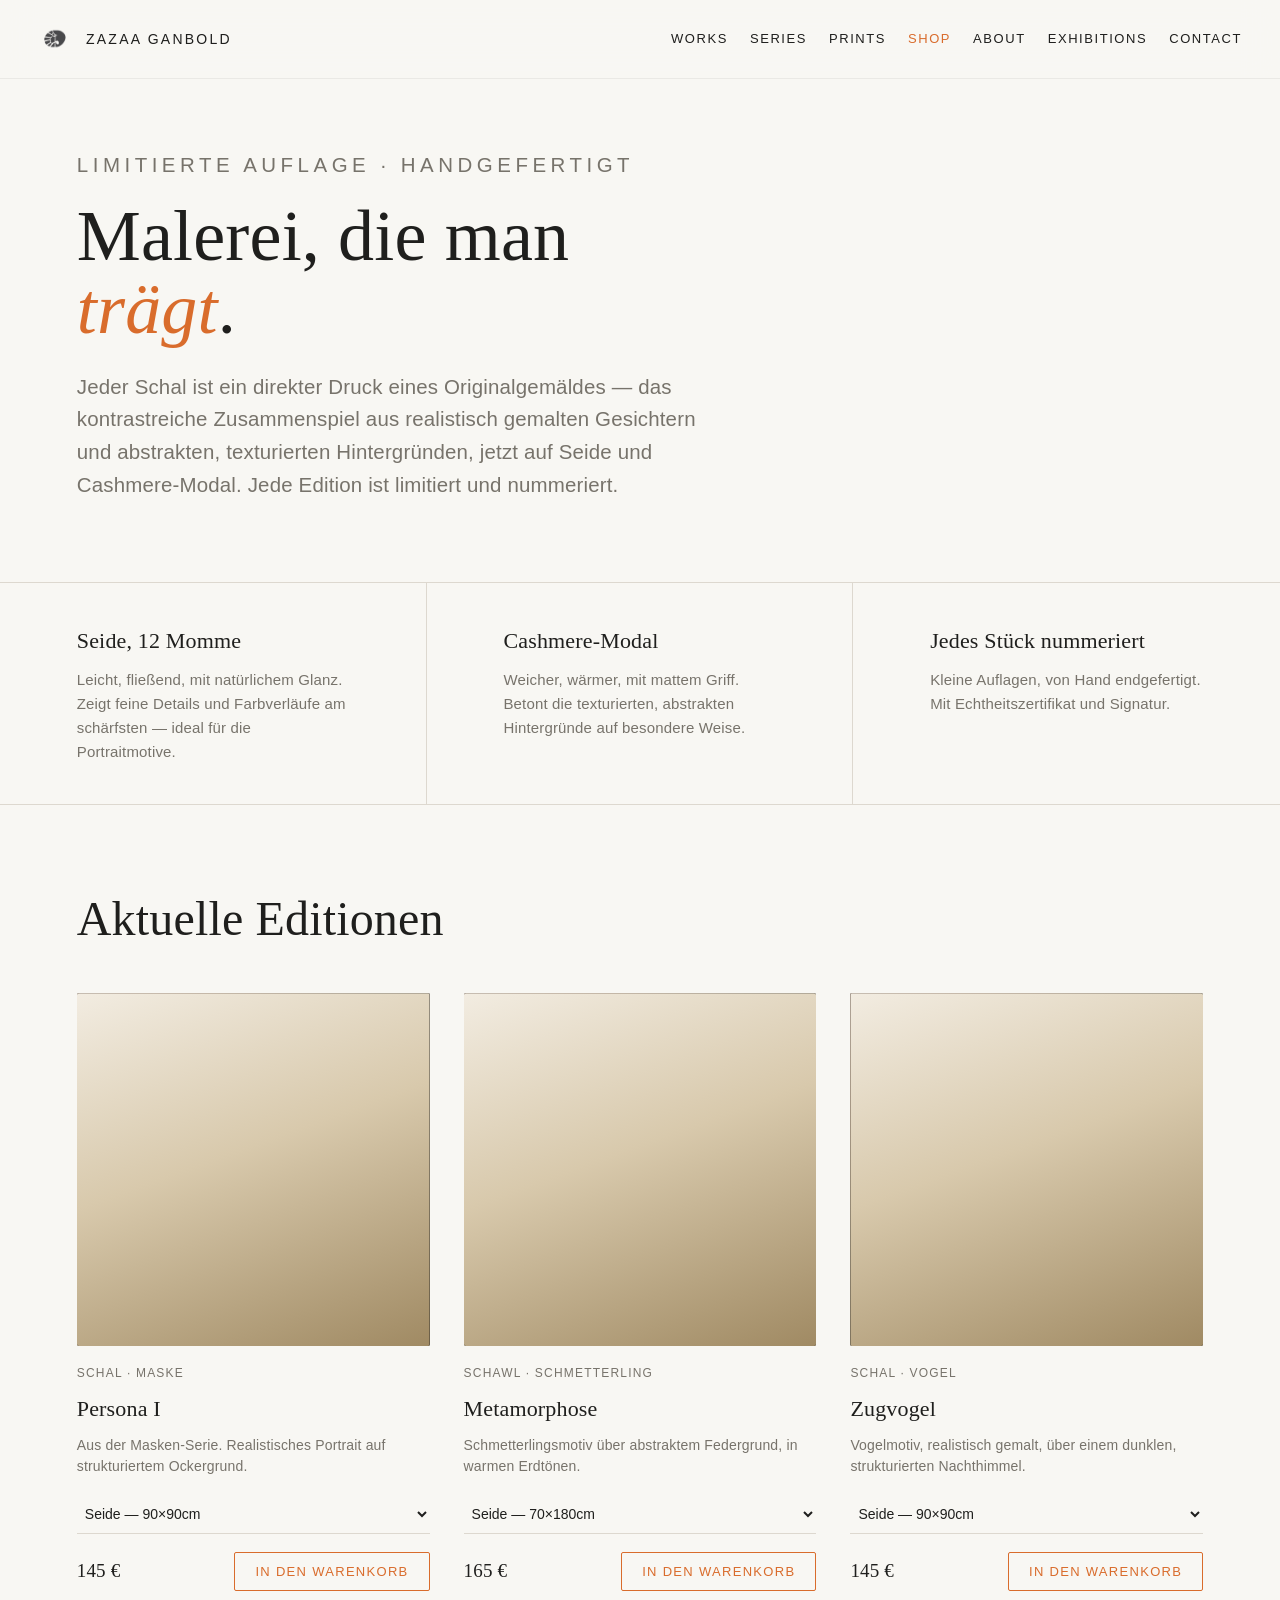
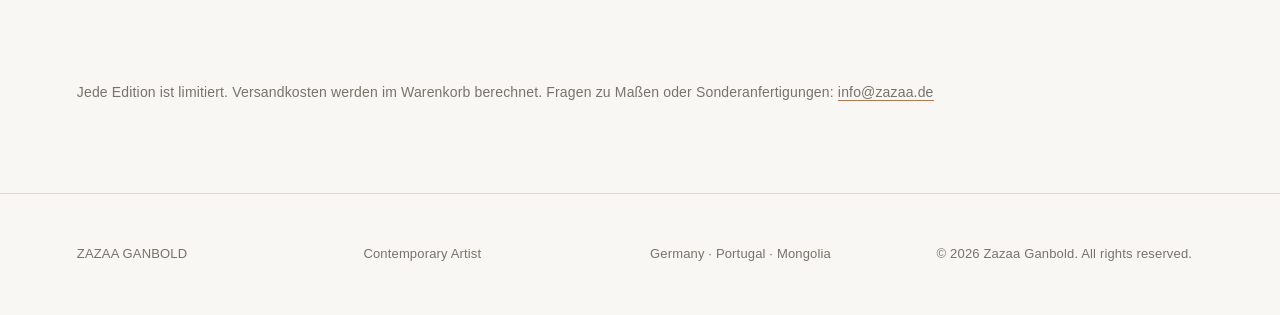
==== shop.html @ 53334049 "Add files via upload" ====
<!DOCTYPE html>
<html lang="de">
<head>
  <meta charset="UTF-8">
  <meta name="viewport" content="width=device-width, initial-scale=1.0">
  <title>Shop | Zazaa Ganbold</title>
  <meta name="description" content="Limitierte Seiden- und Cashmere-Modal-Schals und Schawls mit Originalmotiven von Zazaa Ganbold.">
  <link rel="canonical" href="https://zazaa.de/shop.html">
  <meta property="og:type" content="website">
  <meta property="og:title" content="Shop | Zazaa Ganbold">
  <meta property="og:description" content="Limitierte Seiden- und Cashmere-Modal-Schals und Schawls mit Originalmotiven von Zazaa Ganbold.">
  <meta property="og:image" content="https://zazaa.de/bi-ba-bid.jpg">
  <meta property="og:url" content="https://zazaa.de/shop.html">
  <meta name="twitter:card" content="summary_large_image">
  <link rel="icon" href="logo.png" type="image/png">
  <link rel="stylesheet" href="style.css">
  <link rel="stylesheet" href="scarves.css">
</head>
<body>

  <!--
    ============================================================
    EINRICHTUNGSHINWEISE — bitte vor dem Hochladen lesen
    ============================================================
    1. SNIPCART API KEY: Suche unten (kurz vor </body>) nach
       "DEIN-SNIPCART-PUBLIC-API-KEY" und ersetze ihn durch deinen
       echten Public API Key aus dem Snipcart-Dashboard.

    2. BILDER: Jedes .shop-panel hat aktuell eine Platzhalter-Textur
       (siehe Kommentare "PLATZHALTER"). Ersetze den Inhalt durch
       <img src="dein-foto.jpg" alt="..."> sobald echte Fotos da sind.
       Lade die Fotos einfach mit hoch, z.B. persona-i.jpg,
       metamorphose.jpg, zugvogel.jpg direkt neben index.html.

    3. PREISE & VARIANTEN: Passe data-item-price, data-item-id und
       die Dropdown-Optionen an deine echten Produkte an.

    4. DIESE SEITE IST DERZEIT NUR AUF DEUTSCH. Die Haupt-Navigation
       deiner Seite ist mehrsprachig (EN/DE/MN) über main.js — diese
       Shop-Seite läuft bewusst unabhängig davon, damit main.js
       (das auf Elemente wie #worksGrid zugreift) hier nichts
       kaputt macht. Der Sprachumschalter erscheint daher hier
       nicht. Wenn du das später mehrsprachig willst, sag Bescheid.

    5. Diese Datei einfach als shop.html neben index.html hochladen,
       zusammen mit scarves.css. Der Nav-Link "Shop" auf der
       Startseite ist schon eingerichtet.
    ============================================================
  -->

  <header class="site-header">
    <a class="brand" href="index.html" aria-label="Zazaa Ganbold home">
      <img src="logo.png" alt="Zazaa Ganbold logo">
      <span>ZAZAA GANBOLD</span>
    </a>
    <nav class="nav">
      <a href="index.html#works">Works</a>
      <a href="index.html#series">Series</a>
      <a href="index.html#prints">Prints</a>
      <a href="shop.html" style="color:var(--accent)">Shop</a>
      <a href="index.html#about">About</a>
      <a href="index.html#exhibitions">Exhibitions</a>
      <a href="index.html#contact">Contact</a>
    </nav>
  </header>

  <section class="shop-hero">
    <p class="eyebrow">Limitierte Auflage · Handgefertigt</p>
    <h1>Malerei, die man <em>trägt</em>.</h1>
    <p>Jeder Schal ist ein direkter Druck eines Originalgemäldes — das kontrastreiche
      Zusammenspiel aus realistisch gemalten Gesichtern und abstrakten, texturierten
      Hintergründen, jetzt auf Seide und Cashmere-Modal. Jede Edition ist limitiert
      und nummeriert.</p>
  </section>

  <div class="shop-fabric-strip">
    <div>
      <h3>Seide, 12 Momme</h3>
      <p>Leicht, fließend, mit natürlichem Glanz. Zeigt feine Details und
        Farbverläufe am schärfsten — ideal für die Portraitmotive.</p>
    </div>
    <div>
      <h3>Cashmere-Modal</h3>
      <p>Weicher, wärmer, mit mattem Griff. Betont die texturierten,
        abstrakten Hintergründe auf besondere Weise.</p>
    </div>
    <div>
      <h3>Jedes Stück nummeriert</h3>
      <p>Kleine Auflagen, von Hand endgefertigt. Mit Echtheitszertifikat
        und Signatur.</p>
    </div>
  </div>

  <section class="shop-section">
    <h2>Aktuelle Editionen</h2>

    <div class="shop-grid">

      <!-- PRODUKT 1 -->
      <article>
        <div class="shop-panel" tabindex="0">
          <div class="shop-layer shop-abstract"></div>
          <div class="shop-layer shop-portrait"><!-- PLATZHALTER: hier später <img src="persona-i.jpg" alt="Persona I"> einfügen --></div>
        </div>
        <div class="shop-info">
          <span class="kind">Schal · Maske</span>
          <h3>Persona I</h3>
          <p class="desc">Aus der Masken-Serie. Realistisches Portrait auf
            strukturiertem Ockergrund.</p>
          <div class="shop-options">
            <select id="mat-1" onchange="updatePrice(1)">
              <option value="silk" data-price="145" data-id="persona-i-silk">Seide — 90×90cm</option>
              <option value="cashmere" data-price="210" data-id="persona-i-cash">Cashmere-Modal — 70×180cm</option>
            </select>
          </div>
          <div class="shop-buy-row">
            <span class="shop-price" id="price-1">145 €</span>
            <button
              class="snipcart-add-item shop-add"
              id="btn-1"
              data-item-id="persona-i-silk"
              data-item-price="145.00"
              data-item-url="/shop.html"
              data-item-description="Limitierte Edition, Motiv: Persona I"
              data-item-name="Persona I — Seidenschal"
              data-item-image="/persona-i.jpg"
              data-item-max-quantity="8">
              In den Warenkorb
            </button>
          </div>
        </div>
      </article>

      <!-- PRODUKT 2 -->
      <article>
        <div class="shop-panel" tabindex="0">
          <div class="shop-layer shop-abstract"></div>
          <div class="shop-layer shop-portrait"><!-- PLATZHALTER: hier später <img src="metamorphose.jpg" alt="Metamorphose"> einfügen --></div>
        </div>
        <div class="shop-info">
          <span class="kind">Schawl · Schmetterling</span>
          <h3>Metamorphose</h3>
          <p class="desc">Schmetterlingsmotiv über abstraktem Federgrund,
            in warmen Erdtönen.</p>
          <div class="shop-options">
            <select id="mat-2" onchange="updatePrice(2)">
              <option value="silk" data-price="165" data-id="metamorphose-silk">Seide — 70×180cm</option>
              <option value="cashmere" data-price="230" data-id="metamorphose-cash">Cashmere-Modal — 70×180cm</option>
            </select>
          </div>
          <div class="shop-buy-row">
            <span class="shop-price" id="price-2">165 €</span>
            <button
              class="snipcart-add-item shop-add"
              id="btn-2"
              data-item-id="metamorphose-silk"
              data-item-price="165.00"
              data-item-url="/shop.html"
              data-item-description="Limitierte Edition, Motiv: Metamorphose"
              data-item-name="Metamorphose — Seidenschawl"
              data-item-image="/metamorphose.jpg"
              data-item-max-quantity="6">
              In den Warenkorb
            </button>
          </div>
        </div>
      </article>

      <!-- PRODUKT 3 -->
      <article>
        <div class="shop-panel" tabindex="0">
          <div class="shop-layer shop-abstract"></div>
          <div class="shop-layer shop-portrait"><!-- PLATZHALTER: hier später <img src="zugvogel.jpg" alt="Zugvogel"> einfügen --></div>
        </div>
        <div class="shop-info">
          <span class="kind">Schal · Vogel</span>
          <h3>Zugvogel</h3>
          <p class="desc">Vogelmotiv, realistisch gemalt, über einem
            dunklen, strukturierten Nachthimmel.</p>
          <div class="shop-options">
            <select id="mat-3" onchange="updatePrice(3)">
              <option value="silk" data-price="145" data-id="zugvogel-silk">Seide — 90×90cm</option>
              <option value="cashmere" data-price="210" data-id="zugvogel-cash">Cashmere-Modal — 70×180cm</option>
            </select>
          </div>
          <div class="shop-buy-row">
            <span class="shop-price" id="price-3">145 €</span>
            <button
              class="snipcart-add-item shop-add"
              id="btn-3"
              data-item-id="zugvogel-silk"
              data-item-price="145.00"
              data-item-url="/shop.html"
              data-item-description="Limitierte Edition, Motiv: Zugvogel"
              data-item-name="Zugvogel — Seidenschal"
              data-item-image="/zugvogel.jpg"
              data-item-max-quantity="8">
              In den Warenkorb
            </button>
          </div>
        </div>
      </article>

    </div>
  </section>

  <p class="shop-note">
    Jede Edition ist limitiert. Versandkosten werden im Warenkorb berechnet.
    Fragen zu Maßen oder Sonderanfertigungen: <a href="mailto:info@zazaa.de">info@zazaa.de</a>
  </p>

  <footer class="footer">
    <p>ZAZAA GANBOLD</p>
    <p>Contemporary Artist</p>
    <p>Germany · Portugal · Mongolia</p>
    <p>© 2026 Zazaa Ganbold. All rights reserved.</p>
  </footer>

  <script>
    function updatePrice(n) {
      const select = document.getElementById('mat-' + n);
      const opt = select.options[select.selectedIndex];
      const price = opt.getAttribute('data-price');
      const id = opt.getAttribute('data-id');

      document.getElementById('price-' + n).textContent = price + ' €';

      const btn = document.getElementById('btn-' + n);
      btn.setAttribute('data-item-id', id);
      btn.setAttribute('data-item-price', price + '.00');
    }
  </script>

  <!--
    SNIPCART EINBINDUNG
    Ersetze "DEIN-SNIPCART-PUBLIC-API-KEY" mit deinem echten
    Public API Key (Snipcart Dashboard > Store Settings > API Keys).
  -->
  <div hidden id="snipcart" data-api-key="DEIN-SNIPCART-PUBLIC-API-KEY" data-config-modal-style="side"></div>
  <script async src="https://cdn.snipcart.com/themes/v3.7.3/default/snipcart.js"></script>
  <link rel="stylesheet" href="https://cdn.snipcart.com/themes/v3.7.3/default/snipcart.css" />

</body>
</html>
---- style.css ----
:root{
  --bg:#f8f7f3;
  --text:#1f1f1d;
  --muted:#77736b;
  --line:#ddd8cf;
  --accent:#d96c2c;
  --max:1440px;
}
*{box-sizing:border-box}
html{scroll-behavior:smooth}
body{margin:0;background:var(--bg);color:var(--text);font-family:Inter,Helvetica,Arial,sans-serif;line-height:1.6;letter-spacing:.01em}
img{max-width:100%;display:block}
a{color:inherit;text-decoration:none}
button{font-family:inherit}
.site-header{position:sticky;top:0;z-index:10;display:flex;justify-content:space-between;align-items:center;padding:22px 38px;background:rgba(248,247,243,.92);backdrop-filter:blur(16px);border-bottom:1px solid rgba(0,0,0,.06)}
.brand{display:flex;align-items:center;gap:14px;font-size:14px;letter-spacing:.16em}
.brand img{width:34px;height:34px;object-fit:contain}
.nav{display:flex;gap:22px;align-items:center;font-size:13px;text-transform:uppercase;letter-spacing:.12em}
.language-switch{display:flex;gap:8px;color:var(--muted)}
.language-switch button{border:0;background:transparent;color:var(--muted);cursor:pointer;padding:0;font-size:13px;letter-spacing:.12em}
.language-switch button.active{color:var(--accent)}
.hero{display:grid;grid-template-columns:1.2fr .8fr;gap:6vw;align-items:center;min-height:calc(100vh - 80px);padding:54px 6vw 80px;max-width:var(--max);margin:auto}
.hero-image img{width:100%;max-height:82vh;object-fit:contain}
.hero-text h1{font-family:Georgia,"Times New Roman",serif;font-weight:400;font-size:clamp(48px,7vw,104px);line-height:.98;margin:0 0 24px}
.hero-text p:not(.eyebrow){font-size:clamp(19px,2vw,30px);max-width:620px}
.eyebrow{text-transform:uppercase;letter-spacing:.22em;font-size:12px;color:var(--muted);margin:0 0 18px}
.text-link{display:inline-block;margin-top:24px;border-bottom:1px solid var(--accent);color:var(--accent);padding-bottom:4px}
.intro-section{padding:110px 12vw;border-top:1px solid var(--line);border-bottom:1px solid var(--line)}
.intro-section p{max-width:980px;font-family:Georgia,"Times New Roman",serif;font-size:clamp(20px,3vw,38px);line-height:1.18;margin:0 auto}
.section{max-width:var(--max);margin:auto;padding:110px 6vw}
.section-heading{display:flex;justify-content:space-between;align-items:end;gap:40px;margin-bottom:46px}
h2{font-family:Georgia,"Times New Roman",serif;font-weight:400;font-size:clamp(28px,4vw,56px);line-height:1;margin:0}
.works-grid{display:grid;grid-template-columns:repeat(3,1fr);gap:60px 34px}
.work-card img{width:100%;height:520px;object-fit:contain;background:#eeeae3}
.work-button{display:block;border:0;padding:0;background:transparent;cursor:pointer;width:100%}
.work-meta{padding-top:18px;font-size:14px;color:var(--muted)}
.work-meta h3{color:var(--text);font-size:20px;font-weight:400;margin:0 0 8px}
.work-meta p{margin:3px 0}
.series-grid{display:grid;grid-template-columns:repeat(2,1fr);gap:22px}
.series-grid article{border-top:1px solid var(--line);padding:24px 0 40px}
.series-grid h3{font-family:Georgia,"Times New Roman",serif;font-weight:400;font-size:32px;margin:0 0 12px}
.series-grid p{color:var(--muted);max-width:560px}
.prints-section,.newsletter-section{border-top:1px solid var(--line)}
.prints-wrap{max-width:820px}
.prints-intro{font-size:19px;color:var(--muted);max-width:760px;margin:0 0 40px}
.prints-form{display:flex;flex-direction:column;gap:20px}
.form-row{display:grid;grid-template-columns:1fr 1fr;gap:24px}
.prints-form label,.newsletter-form label{display:flex;flex-direction:column;gap:8px;font-size:13px;text-transform:uppercase;letter-spacing:.1em;color:var(--muted)}
.prints-form label.full{width:100%}
.prints-form input,.prints-form textarea,.newsletter-form input{font-family:inherit;font-size:16px;padding:12px 4px;border:0;border-bottom:1px solid var(--line);background:transparent;color:var(--text)}
.prints-form input:focus,.prints-form textarea:focus,.newsletter-form input:focus{outline:0;border-bottom-color:var(--accent)}
.form-submit{border:0;background:transparent;cursor:pointer;font-size:14px;text-transform:uppercase;letter-spacing:.1em;width:fit-content;margin-top:4px}
.hidden-field{position:absolute;left:-9999px}
.form-success{font-size:19px;max-width:600px}
.form-error{color:var(--accent);font-size:14px}
.newsletter-wrap{display:grid;grid-template-columns:1fr 1fr;gap:60px;align-items:end}
.newsletter-intro{color:var(--muted);font-size:18px;max-width:480px;margin-top:18px}
.newsletter-form{display:flex;gap:16px;align-items:end;flex-wrap:wrap}
.newsletter-form input{flex:1;min-width:220px}
.modal-actions{display:flex;flex-direction:column;gap:12px;margin-top:32px;align-items:flex-start}
.modal-actions a{border:1px solid var(--accent);color:var(--accent);padding:12px 22px;font-size:13px;text-transform:uppercase;letter-spacing:.1em;border-radius:2px;transition:background .15s,color .15s}
.modal-actions a:hover{background:var(--accent);color:#fff}
.split-section{display:grid;grid-template-columns:.7fr 1.3fr;gap:80px;border-top:1px solid var(--line)}
.text-column p{font-size:20px;margin:0 0 28px;max-width:820px}
.exhibition-block{border-top:1px solid var(--line);padding:34px 0}
.exhibition-block h3,.education h3{font-family:Georgia,"Times New Roman",serif;font-size:30px;font-weight:400;margin:0 0 22px}
.exhibition-block ul{list-style:none;padding:0;margin:0}
.exhibition-block li{display:grid;grid-template-columns:90px 1fr;gap:34px;padding:12px 0;border-bottom:1px solid rgba(0,0,0,.05)}
.exhibition-block span{color:var(--muted)}
.exhibition-block p{margin:0}
.education{border-top:1px solid var(--line);padding-top:34px}
.contact{border-top:1px solid var(--line);text-align:left}
.contact p{font-size:20px;max-width:760px}
.contact a{border-bottom:1px solid var(--accent)}
.footer{padding:50px 6vw;border-top:1px solid var(--line);color:var(--muted);font-size:13px;display:grid;grid-template-columns:repeat(4,1fr);gap:20px}
.footer p{margin:0}
.modal{position:fixed;inset:0;background:rgba(248,247,243,.98);z-index:40;display:none;grid-template-columns:1fr 360px;gap:38px;padding:52px;align-items:center}
.modal.open{display:grid}
.modal img{max-height:88vh;width:100%;object-fit:contain}
.modal-close{position:absolute;top:24px;right:32px;background:transparent;border:0;font-size:13px;letter-spacing:.18em;text-transform:uppercase;cursor:pointer}
.modal-image-wrap{position:relative}
.modal-nav{position:absolute;top:50%;transform:translateY(-50%);background:rgba(255,255,255,.85);border:1px solid var(--line);border-radius:50%;width:48px;height:48px;font-size:26px;line-height:1;cursor:pointer;z-index:41;display:flex;align-items:center;justify-content:center}
.modal-prev{left:12px}
.modal-next{right:12px}
@media (max-width:820px){
  .modal-nav{width:40px;height:40px;font-size:22px}
  .modal-prev{left:6px}
  .modal-next{right:6px}
}
.modal-info h2{font-size:42px;margin-bottom:18px}
.modal-details{color:var(--muted);margin-bottom:8px}
.modal-details p{margin:0 0 6px;font-size:16px}
.modal-status{color:var(--accent);font-size:13px;text-transform:uppercase;letter-spacing:.1em;margin:6px 0 0}
@media(max-width:960px){
  .site-header{padding:18px 20px;align-items:flex-start}
  .nav{gap:12px;flex-wrap:wrap;justify-content:flex-end;font-size:11px}
  .brand span{display:none}
  .hero{grid-template-columns:1fr;gap:36px;padding:34px 20px 70px}
  .hero-text{order:-1}
  .intro-section{padding:70px 24px}
  .section{padding:78px 20px}
  .section-heading{display:block}
  .works-grid{grid-template-columns:1fr;gap:48px}
  .work-card img{height:auto;max-height:80vh}
  .series-grid{grid-template-columns:1fr}
  .split-section{grid-template-columns:1fr;gap:30px}
  .exhibition-block li{grid-template-columns:70px 1fr;gap:20px}
  .footer{grid-template-columns:1fr;gap:8px}
  .modal{grid-template-columns:1fr;padding:54px 20px 28px;overflow:auto}
  .modal-info h2{font-size:34px}
  .form-row{grid-template-columns:1fr}
  .newsletter-wrap{grid-template-columns:1fr;gap:24px}
  .newsletter-form{flex-direction:column;align-items:stretch}
}
---- scarves.css ----
/* scarves.css — extends style.css, only loaded on shop.html.
   Reuses the site's existing tokens (--bg, --text, --muted, --line, --accent)
   defined in style.css, so nothing needs to be duplicated or kept in sync. */

.shop-hero{max-width:var(--max);margin:auto;padding:70px 6vw 60px;border-bottom:1px solid var(--line)}
.shop-hero .eyebrow{margin-bottom:18px}
.shop-hero h1{font-family:Georgia,"Times New Roman",serif;font-weight:400;font-size:clamp(38px,6vw,72px);line-height:1.02;margin:0 0 24px;max-width:16ch}
.shop-hero h1 em{font-style:italic;color:var(--accent)}
.shop-hero p{font-size:clamp(17px,1.6vw,22px);max-width:640px;color:var(--muted)}

.shop-fabric-strip{display:grid;grid-template-columns:repeat(3,1fr);max-width:var(--max);margin:auto;border-bottom:1px solid var(--line)}
.shop-fabric-strip div{padding:40px 6vw;border-right:1px solid var(--line)}
.shop-fabric-strip div:last-child{border-right:none}
.shop-fabric-strip h3{font-family:Georgia,"Times New Roman",serif;font-weight:400;font-size:22px;margin:0 0 10px}
.shop-fabric-strip p{color:var(--muted);font-size:15px;margin:0}

.shop-section{max-width:var(--max);margin:auto;padding:90px 6vw}
.shop-section > h2{font-family:Georgia,"Times New Roman",serif;font-weight:400;font-size:clamp(28px,4vw,48px);margin:0 0 50px}

.shop-grid{display:grid;grid-template-columns:repeat(3,1fr);gap:60px 34px}

.shop-panel{position:relative;aspect-ratio:1/1;overflow:hidden;background:#eeeae3;cursor:pointer;border-radius:2px}
.shop-panel .shop-layer{position:absolute;inset:0}
.shop-layer.shop-abstract{
  background:
    radial-gradient(circle at 30% 20%, rgba(217,108,44,0.35), transparent 55%),
    radial-gradient(circle at 75% 70%, rgba(31,31,29,0.55), transparent 60%),
    linear-gradient(135deg,#2b2620,#1f1f1d 70%);
}
.shop-layer.shop-portrait{
  background:linear-gradient(160deg,#f2ece1 0%,#d8c9ac 45%,#a08a63 100%);
  clip-path:polygon(0 0,100% 0,100% 100%,0 100%);
  transition:clip-path .6s cubic-bezier(.65,0,.35,1);
}
.shop-panel:hover .shop-layer.shop-portrait,
.shop-panel:focus-within .shop-layer.shop-portrait{
  clip-path:polygon(0 0,38% 0,62% 100%,0 100%);
}

.shop-info{padding-top:18px}
.shop-info .kind{text-transform:uppercase;letter-spacing:.1em;font-size:12px;color:var(--muted);display:block;margin-bottom:8px}
.shop-info h3{font-family:Georgia,"Times New Roman",serif;font-weight:400;font-size:22px;margin:0 0 8px;color:var(--text)}
.shop-info .desc{font-size:14px;line-height:1.5;color:var(--muted);margin:0 0 18px}

.shop-options{margin-bottom:18px}
.shop-options select{width:100%;font-family:inherit;font-size:14px;padding:10px 4px;border:0;border-bottom:1px solid var(--line);background:transparent;color:var(--text)}
.shop-options select:focus{outline:0;border-bottom-color:var(--accent)}

.shop-buy-row{display:flex;align-items:center;justify-content:space-between;gap:16px}
.shop-price{font-family:Georgia,"Times New Roman",serif;font-size:19px;color:var(--text)}

.snipcart-add-item.shop-add{
  font-family:inherit;font-size:13px;text-transform:uppercase;letter-spacing:.1em;
  background:transparent;color:var(--accent);border:1px solid var(--accent);
  padding:11px 20px;border-radius:2px;cursor:pointer;transition:background .15s,color .15s;
}
.snipcart-add-item.shop-add:hover{background:var(--accent);color:#fff}

.shop-note{max-width:var(--max);margin:auto;padding:0 6vw 90px;color:var(--muted);font-size:14px}
.shop-note a{border-bottom:1px solid var(--accent)}

@media (max-width:960px){
  .shop-fabric-strip{grid-template-columns:1fr}
  .shop-fabric-strip div{border-right:none;border-bottom:1px solid var(--line)}
  .shop-fabric-strip div:last-child{border-bottom:none}
  .shop-grid{grid-template-columns:1fr}
  .shop-hero{padding:50px 20px 40px}
  .shop-section{padding:60px 20px}
}
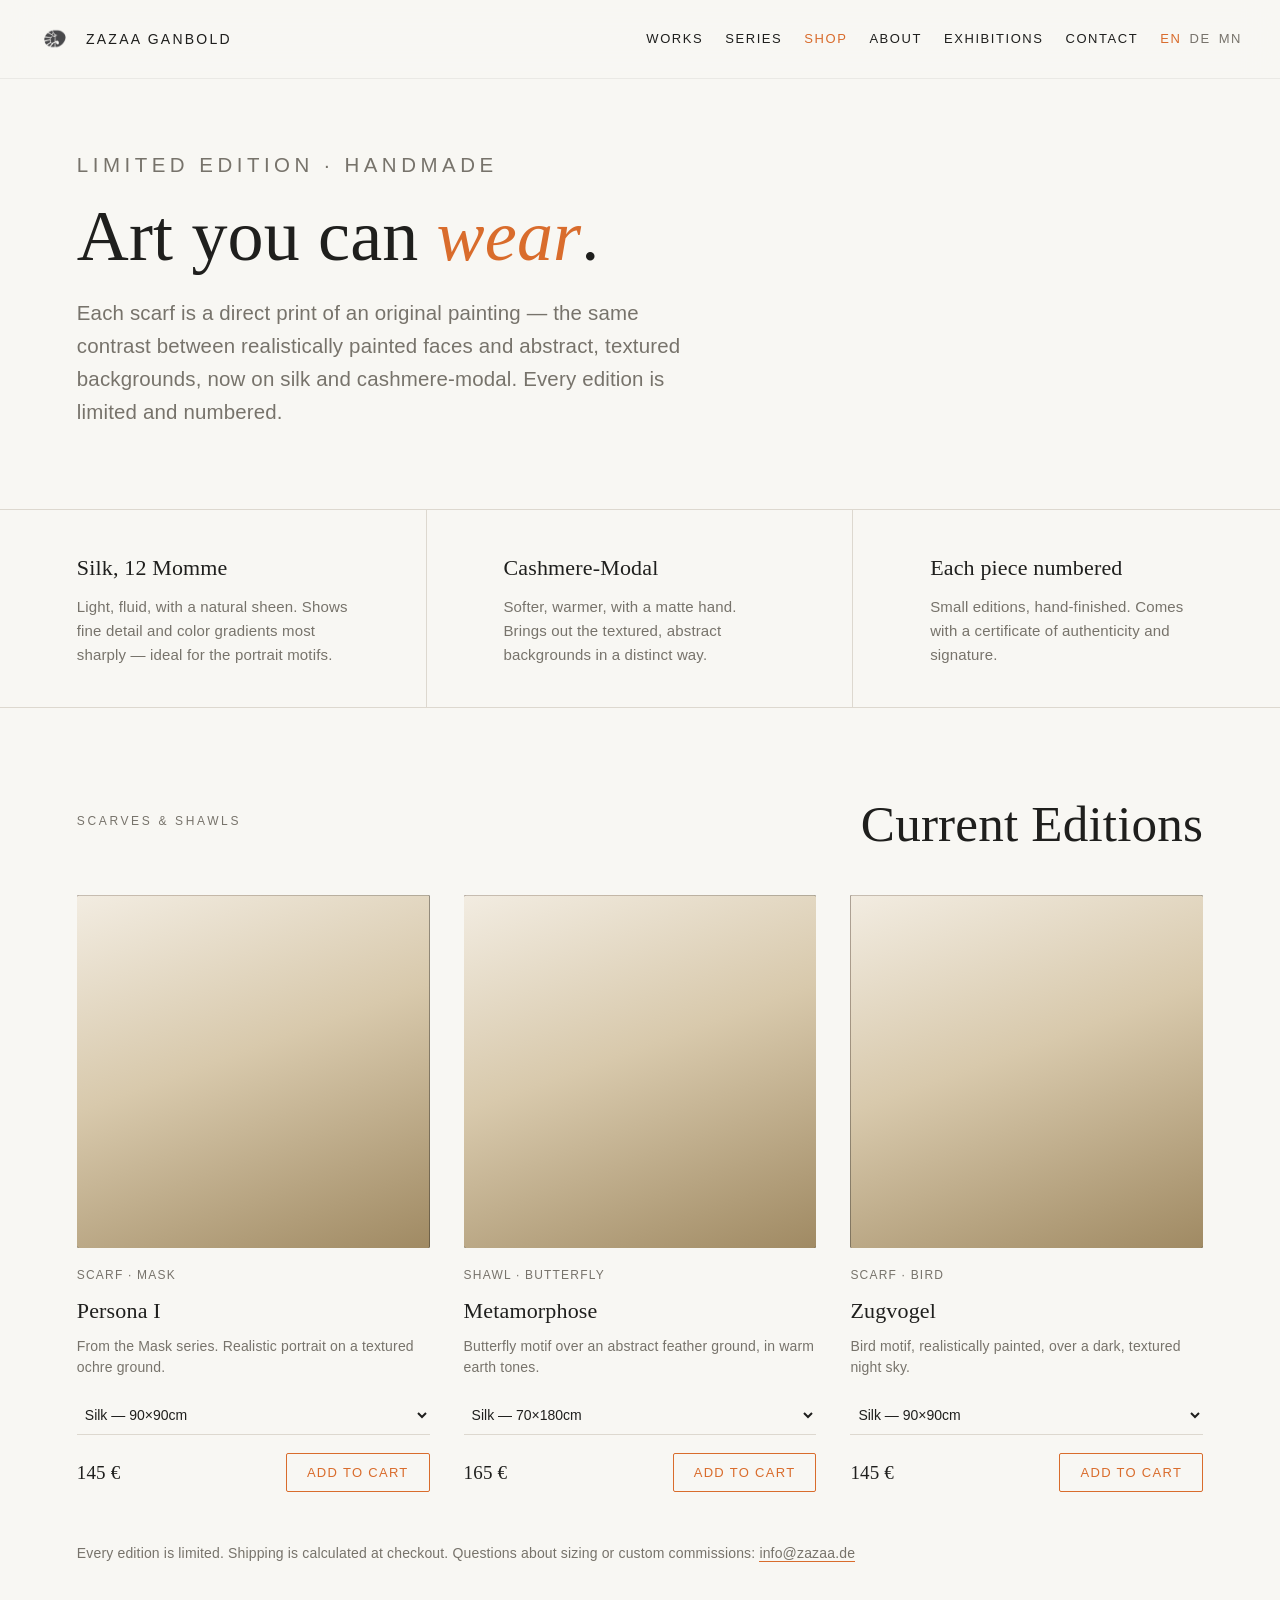
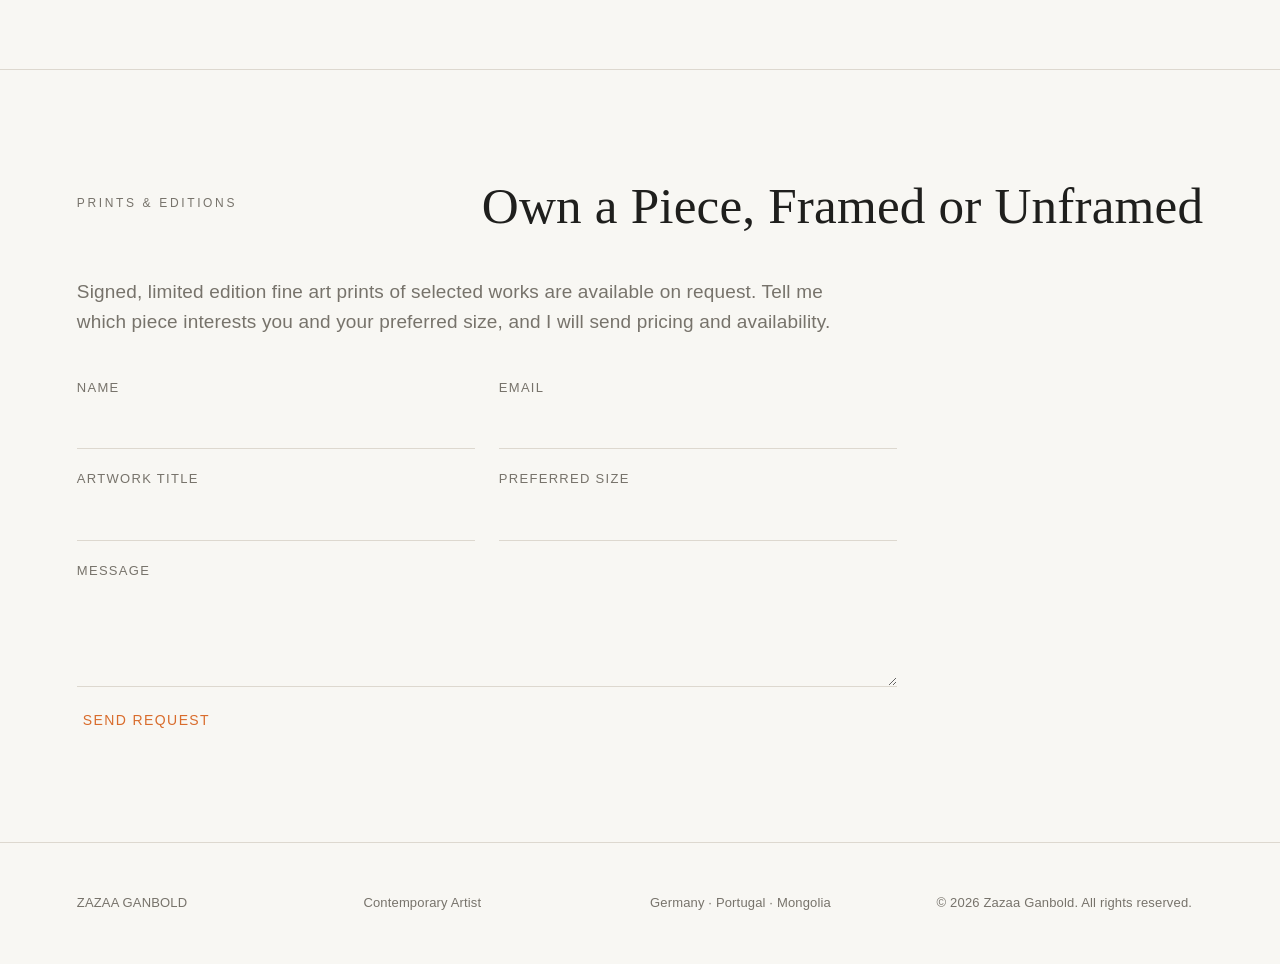
==== commit bcb60638: "Add files via upload" ====
--- a/shop.html
+++ b/shop.html
@@ -4,11 +4,11 @@
   <meta charset="UTF-8">
   <meta name="viewport" content="width=device-width, initial-scale=1.0">
   <title>Shop | Zazaa Ganbold</title>
-  <meta name="description" content="Limitierte Seiden- und Cashmere-Modal-Schals und Schawls mit Originalmotiven von Zazaa Ganbold.">
+  <meta name="description" content="Limitierte Seiden- und Cashmere-Modal-Schals, Schawls und Kunstdrucke von Zazaa Ganbold.">
   <link rel="canonical" href="https://zazaa.de/shop.html">
   <meta property="og:type" content="website">
   <meta property="og:title" content="Shop | Zazaa Ganbold">
-  <meta property="og:description" content="Limitierte Seiden- und Cashmere-Modal-Schals und Schawls mit Originalmotiven von Zazaa Ganbold.">
+  <meta property="og:description" content="Limitierte Seiden- und Cashmere-Modal-Schals, Schawls und Kunstdrucke von Zazaa Ganbold.">
   <meta property="og:image" content="https://zazaa.de/bi-ba-bid.jpg">
   <meta property="og:url" content="https://zazaa.de/shop.html">
   <meta name="twitter:card" content="summary_large_image">
@@ -26,25 +26,23 @@
        "DEIN-SNIPCART-PUBLIC-API-KEY" und ersetze ihn durch deinen
        echten Public API Key aus dem Snipcart-Dashboard.
 
-    2. BILDER: Jedes .shop-panel hat aktuell eine Platzhalter-Textur
-       (siehe Kommentare "PLATZHALTER"). Ersetze den Inhalt durch
-       <img src="dein-foto.jpg" alt="..."> sobald echte Fotos da sind.
-       Lade die Fotos einfach mit hoch, z.B. persona-i.jpg,
-       metamorphose.jpg, zugvogel.jpg direkt neben index.html.
+    2. BILDER (Schals): Jedes .shop-panel hat aktuell eine
+       Platzhalter-Textur. Ersetze in shop.js (Funktion renderShop)
+       die Zeile mit class="shop-layer shop-portrait" durch ein
+       echtes <img>, sobald Fotos vorhanden sind.
 
-    3. PREISE & VARIANTEN: Passe data-item-price, data-item-id und
-       die Dropdown-Optionen an deine echten Produkte an.
+    3. PREISE, MOTIVE & TEXTE: Alles kommt jetzt aus de.json /
+       en.json / mn.json (Schlüssel "shop"). Dort Preise, Namen,
+       Beschreibungen für alle drei Sprachen anpassen.
 
-    4. DIESE SEITE IST DERZEIT NUR AUF DEUTSCH. Die Haupt-Navigation
-       deiner Seite ist mehrsprachig (EN/DE/MN) über main.js — diese
-       Shop-Seite läuft bewusst unabhängig davon, damit main.js
-       (das auf Elemente wie #worksGrid zugreift) hier nichts
-       kaputt macht. Der Sprachumschalter erscheint daher hier
-       nicht. Wenn du das später mehrsprachig willst, sag Bescheid.
+    4. DRUCKE-FORMULAR: Das Formular weiter unten ist dasselbe wie
+       vorher auf der Startseite unter "Prints & Editions" — jetzt
+       hier im Shop integriert. Netlify erkennt es über
+       name="print-request", das bleibt unverändert.
 
-    5. Diese Datei einfach als shop.html neben index.html hochladen,
-       zusammen mit scarves.css. Der Nav-Link "Shop" auf der
-       Startseite ist schon eingerichtet.
+    5. Diese Seite ist jetzt komplett dreisprachig (EN/DE/MN), wie
+       der Rest der Website. Die Sprachwahl wird zwischen den
+       Seiten gemerkt (gleicher Speicherplatz wie auf der Startseite).
     ============================================================
   -->
 
@@ -54,182 +52,97 @@
       <span>ZAZAA GANBOLD</span>
     </a>
     <nav class="nav">
-      <a href="index.html#works">Works</a>
-      <a href="index.html#series">Series</a>
-      <a href="index.html#prints">Prints</a>
-      <a href="shop.html" style="color:var(--accent)">Shop</a>
-      <a href="index.html#about">About</a>
-      <a href="index.html#exhibitions">Exhibitions</a>
-      <a href="index.html#contact">Contact</a>
+      <a href="index.html#works" data-i18n="nav.works">Works</a>
+      <a href="index.html#series" data-i18n="nav.series">Series</a>
+      <a href="shop.html" style="color:var(--accent)" data-i18n="nav.shop">Shop</a>
+      <a href="index.html#about" data-i18n="nav.about">About</a>
+      <a href="index.html#exhibitions" data-i18n="nav.exhibitions">Exhibitions</a>
+      <a href="index.html#contact" data-i18n="nav.contact">Contact</a>
+      <span class="language-switch">
+        <button data-lang="en">EN</button>
+        <button data-lang="de">DE</button>
+        <button data-lang="mn">MN</button>
+      </span>
     </nav>
   </header>
 
   <section class="shop-hero">
-    <p class="eyebrow">Limitierte Auflage · Handgefertigt</p>
-    <h1>Malerei, die man <em>trägt</em>.</h1>
-    <p>Jeder Schal ist ein direkter Druck eines Originalgemäldes — das kontrastreiche
-      Zusammenspiel aus realistisch gemalten Gesichtern und abstrakten, texturierten
-      Hintergründen, jetzt auf Seide und Cashmere-Modal. Jede Edition ist limitiert
-      und nummeriert.</p>
+    <p class="eyebrow" id="shopEyebrow"></p>
+    <h1 id="shopTitle"></h1>
+    <p id="shopText"></p>
   </section>
 
   <div class="shop-fabric-strip">
     <div>
-      <h3>Seide, 12 Momme</h3>
-      <p>Leicht, fließend, mit natürlichem Glanz. Zeigt feine Details und
-        Farbverläufe am schärfsten — ideal für die Portraitmotive.</p>
+      <h3 id="fabricTitle1"></h3>
+      <p id="fabricText1"></p>
     </div>
     <div>
-      <h3>Cashmere-Modal</h3>
-      <p>Weicher, wärmer, mit mattem Griff. Betont die texturierten,
-        abstrakten Hintergründe auf besondere Weise.</p>
+      <h3 id="fabricTitle2"></h3>
+      <p id="fabricText2"></p>
     </div>
     <div>
-      <h3>Jedes Stück nummeriert</h3>
-      <p>Kleine Auflagen, von Hand endgefertigt. Mit Echtheitszertifikat
-        und Signatur.</p>
+      <h3 id="fabricTitle3"></h3>
+      <p id="fabricText3"></p>
     </div>
   </div>
 
   <section class="shop-section">
-    <h2>Aktuelle Editionen</h2>
+    <div class="section-heading">
+      <p class="eyebrow" id="scarvesEyebrow"></p>
+      <h2 id="scarvesTitle"></h2>
+    </div>
+    <div class="shop-grid" id="shopGrid"></div>
+    <p class="shop-note" id="shopNote"></p>
+  </section>
 
-    <div class="shop-grid">
-
-      <!-- PRODUKT 1 -->
-      <article>
-        <div class="shop-panel" tabindex="0">
-          <div class="shop-layer shop-abstract"></div>
-          <div class="shop-layer shop-portrait"><!-- PLATZHALTER: hier später <img src="persona-i.jpg" alt="Persona I"> einfügen --></div>
+  <section id="prints" class="section prints-section">
+    <div class="section-heading">
+      <p class="eyebrow" data-i18n="sections.printsEyebrow">Prints &amp; Editions</p>
+      <h2 data-i18n="sections.printsTitle">Own a Piece, Framed or Unframed</h2>
+    </div>
+    <div class="prints-wrap">
+      <p class="prints-intro" data-i18n="prints.intro"></p>
+      <form class="prints-form" id="print-request-form" name="print-request" method="POST" data-netlify="true" netlify-honeypot="bot-field">
+        <input type="hidden" name="form-name" value="print-request">
+        <p class="hidden-field"><label>Don't fill this out: <input name="bot-field"></label></p>
+        <div class="form-row">
+          <label>
+            <span data-i18n="prints.formName">Name</span>
+            <input type="text" name="name" required>
+          </label>
+          <label>
+            <span data-i18n="prints.formEmail">Email</span>
+            <input type="email" name="email" required>
+          </label>
         </div>
-        <div class="shop-info">
-          <span class="kind">Schal · Maske</span>
-          <h3>Persona I</h3>
-          <p class="desc">Aus der Masken-Serie. Realistisches Portrait auf
-            strukturiertem Ockergrund.</p>
-          <div class="shop-options">
-            <select id="mat-1" onchange="updatePrice(1)">
-              <option value="silk" data-price="145" data-id="persona-i-silk">Seide — 90×90cm</option>
-              <option value="cashmere" data-price="210" data-id="persona-i-cash">Cashmere-Modal — 70×180cm</option>
-            </select>
-          </div>
-          <div class="shop-buy-row">
-            <span class="shop-price" id="price-1">145 €</span>
-            <button
-              class="snipcart-add-item shop-add"
-              id="btn-1"
-              data-item-id="persona-i-silk"
-              data-item-price="145.00"
-              data-item-url="/shop.html"
-              data-item-description="Limitierte Edition, Motiv: Persona I"
-              data-item-name="Persona I — Seidenschal"
-              data-item-image="/persona-i.jpg"
-              data-item-max-quantity="8">
-              In den Warenkorb
-            </button>
-          </div>
+        <div class="form-row">
+          <label>
+            <span data-i18n="prints.formArtwork">Artwork title</span>
+            <input type="text" name="artwork">
+          </label>
+          <label>
+            <span data-i18n="prints.formSize">Preferred size</span>
+            <input type="text" name="size">
+          </label>
         </div>
-      </article>
-
-      <!-- PRODUKT 2 -->
-      <article>
-        <div class="shop-panel" tabindex="0">
-          <div class="shop-layer shop-abstract"></div>
-          <div class="shop-layer shop-portrait"><!-- PLATZHALTER: hier später <img src="metamorphose.jpg" alt="Metamorphose"> einfügen --></div>
-        </div>
-        <div class="shop-info">
-          <span class="kind">Schawl · Schmetterling</span>
-          <h3>Metamorphose</h3>
-          <p class="desc">Schmetterlingsmotiv über abstraktem Federgrund,
-            in warmen Erdtönen.</p>
-          <div class="shop-options">
-            <select id="mat-2" onchange="updatePrice(2)">
-              <option value="silk" data-price="165" data-id="metamorphose-silk">Seide — 70×180cm</option>
-              <option value="cashmere" data-price="230" data-id="metamorphose-cash">Cashmere-Modal — 70×180cm</option>
-            </select>
-          </div>
-          <div class="shop-buy-row">
-            <span class="shop-price" id="price-2">165 €</span>
-            <button
-              class="snipcart-add-item shop-add"
-              id="btn-2"
-              data-item-id="metamorphose-silk"
-              data-item-price="165.00"
-              data-item-url="/shop.html"
-              data-item-description="Limitierte Edition, Motiv: Metamorphose"
-              data-item-name="Metamorphose — Seidenschawl"
-              data-item-image="/metamorphose.jpg"
-              data-item-max-quantity="6">
-              In den Warenkorb
-            </button>
-          </div>
-        </div>
-      </article>
-
-      <!-- PRODUKT 3 -->
-      <article>
-        <div class="shop-panel" tabindex="0">
-          <div class="shop-layer shop-abstract"></div>
-          <div class="shop-layer shop-portrait"><!-- PLATZHALTER: hier später <img src="zugvogel.jpg" alt="Zugvogel"> einfügen --></div>
-        </div>
-        <div class="shop-info">
-          <span class="kind">Schal · Vogel</span>
-          <h3>Zugvogel</h3>
-          <p class="desc">Vogelmotiv, realistisch gemalt, über einem
-            dunklen, strukturierten Nachthimmel.</p>
-          <div class="shop-options">
-            <select id="mat-3" onchange="updatePrice(3)">
-              <option value="silk" data-price="145" data-id="zugvogel-silk">Seide — 90×90cm</option>
-              <option value="cashmere" data-price="210" data-id="zugvogel-cash">Cashmere-Modal — 70×180cm</option>
-            </select>
-          </div>
-          <div class="shop-buy-row">
-            <span class="shop-price" id="price-3">145 €</span>
-            <button
-              class="snipcart-add-item shop-add"
-              id="btn-3"
-              data-item-id="zugvogel-silk"
-              data-item-price="145.00"
-              data-item-url="/shop.html"
-              data-item-description="Limitierte Edition, Motiv: Zugvogel"
-              data-item-name="Zugvogel — Seidenschal"
-              data-item-image="/zugvogel.jpg"
-              data-item-max-quantity="8">
-              In den Warenkorb
-            </button>
-          </div>
-        </div>
-      </article>
-
+        <label class="full">
+          <span data-i18n="prints.formMessage">Message</span>
+          <textarea name="message" rows="4"></textarea>
+        </label>
+        <button type="submit" class="text-link form-submit" data-i18n="prints.formSubmit">Send Request</button>
+      </form>
     </div>
   </section>
 
-  <p class="shop-note">
-    Jede Edition ist limitiert. Versandkosten werden im Warenkorb berechnet.
-    Fragen zu Maßen oder Sonderanfertigungen: <a href="mailto:info@zazaa.de">info@zazaa.de</a>
-  </p>
-
   <footer class="footer">
     <p>ZAZAA GANBOLD</p>
-    <p>Contemporary Artist</p>
+    <p id="footerArtist">Contemporary Artist</p>
     <p>Germany · Portugal · Mongolia</p>
     <p>© 2026 Zazaa Ganbold. All rights reserved.</p>
   </footer>
 
-  <script>
-    function updatePrice(n) {
-      const select = document.getElementById('mat-' + n);
-      const opt = select.options[select.selectedIndex];
-      const price = opt.getAttribute('data-price');
-      const id = opt.getAttribute('data-id');
-
-      document.getElementById('price-' + n).textContent = price + ' €';
-
-      const btn = document.getElementById('btn-' + n);
-      btn.setAttribute('data-item-id', id);
-      btn.setAttribute('data-item-price', price + '.00');
-    }
-  </script>
+  <script src="shop.js"></script>
 
   <!--
     SNIPCART EINBINDUNG
--- a/scarves.css
+++ b/scarves.css
@@ -56,7 +56,7 @@
 }
 .snipcart-add-item.shop-add:hover{background:var(--accent);color:#fff}
 
-.shop-note{max-width:var(--max);margin:auto;padding:0 6vw 90px;color:var(--muted);font-size:14px}
+.shop-note{margin-top:50px;color:var(--muted);font-size:14px}
 .shop-note a{border-bottom:1px solid var(--accent)}
 
 @media (max-width:960px){
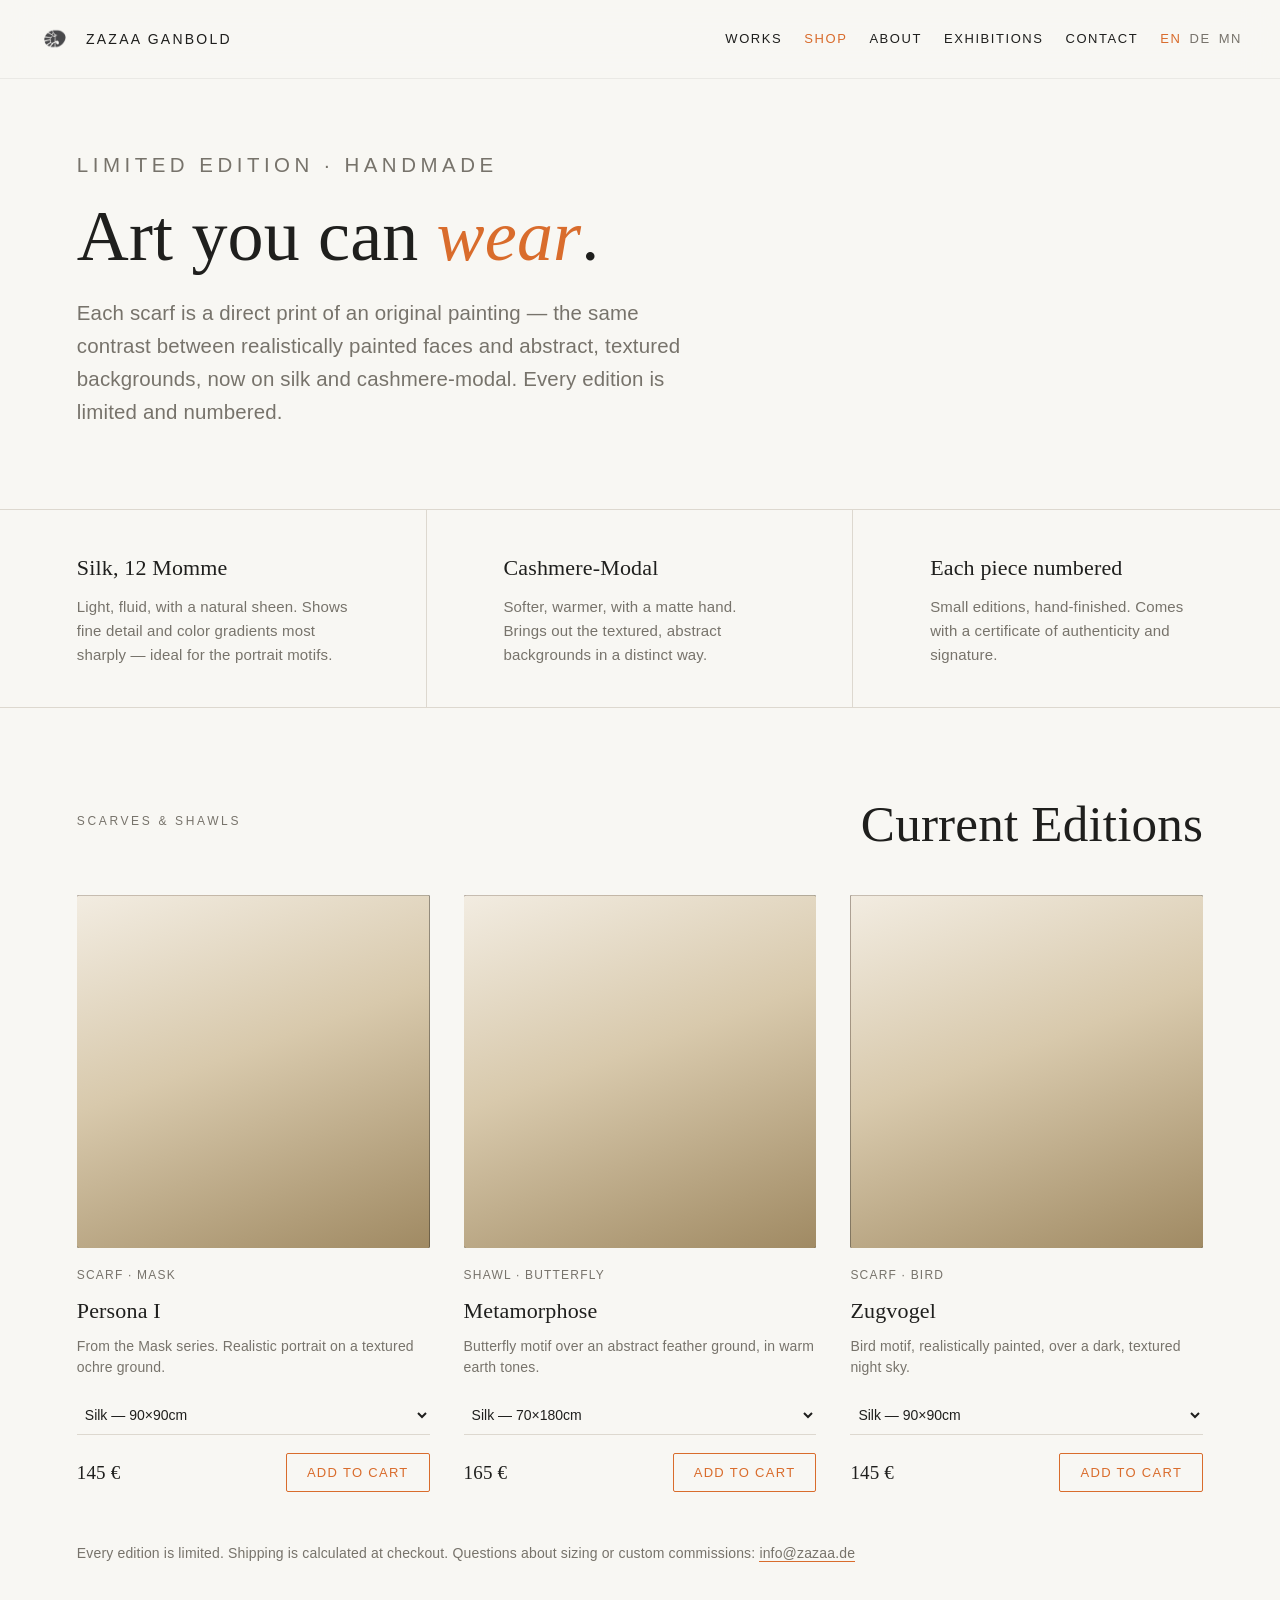
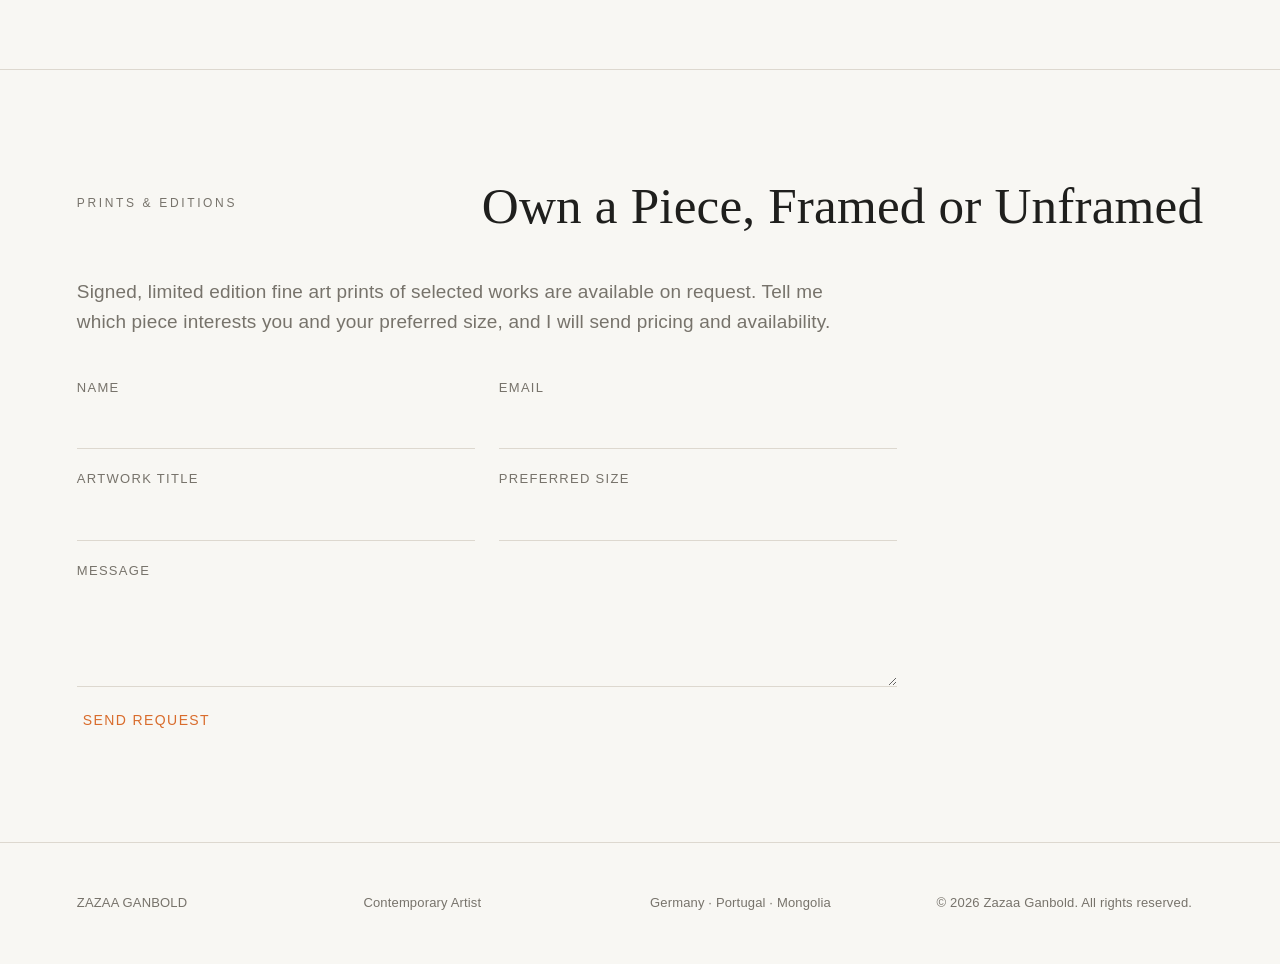
==== commit 2ecfcf4c: "Add files via upload" ====
--- a/shop.html
+++ b/shop.html
@@ -53,7 +53,6 @@
     </a>
     <nav class="nav">
       <a href="index.html#works" data-i18n="nav.works">Works</a>
-      <a href="index.html#series" data-i18n="nav.series">Series</a>
       <a href="shop.html" style="color:var(--accent)" data-i18n="nav.shop">Shop</a>
       <a href="index.html#about" data-i18n="nav.about">About</a>
       <a href="index.html#exhibitions" data-i18n="nav.exhibitions">Exhibitions</a>
